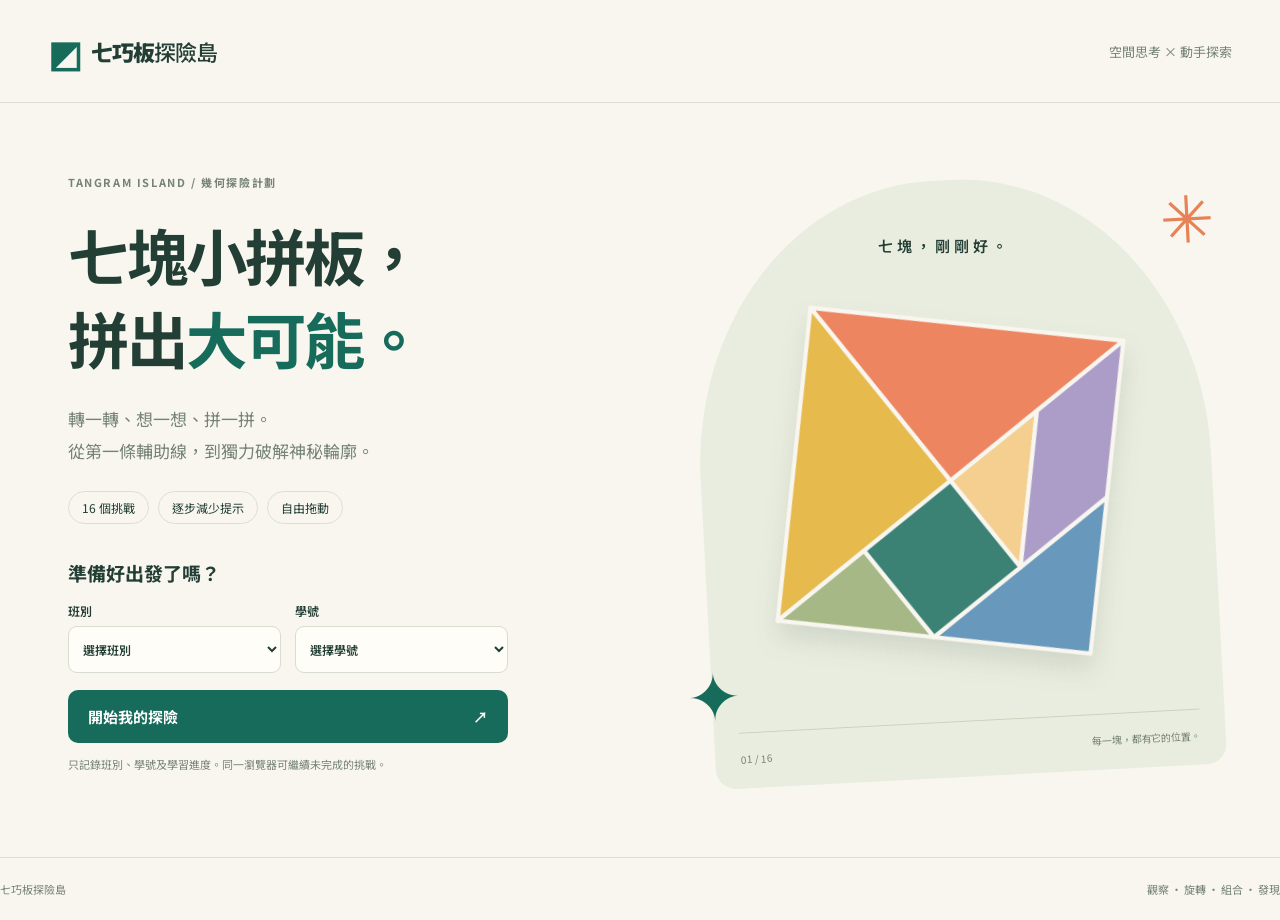
==== index.html @ 0cdc8f10 "Publish 16-level tangram classroom game with Supabase progress" ====
<!DOCTYPE html><html lang="zh-Hant"><head><meta charset="UTF-8"><meta name="viewport" content="width=device-width,initial-scale=1"><meta name="theme-color" content="#176b5b"><title>七巧板探險島 · 16 關空間挑戰</title><meta name="description" content="從彩色分割線到神秘輪廓，16 關循序漸進的七巧板挑戰。"><link rel="stylesheet" href="style.css"></head><body>
<header><a class="brand" href="./"><span class="logo">◩</span><span>七巧板<span class="brand-light">探險島</span></span></a><div class="header-right"><span class="student" id="studentTag">空間思考 × 動手探索</span><button id="switchStudent" class="text-btn" hidden>更換學生</button></div></header>
<main><section id="welcome" class="welcome"><div class="welcome-copy"><span class="eyebrow">TANGRAM ISLAND / 幾何探險計劃</span><h1>七塊小拼板，<br>拼出<span>大可能。</span></h1><p>轉一轉、想一想、拼一拼。<br>從第一條輔助線，到獨力破解神秘輪廓。</p><div class="hero-pills"><span>16 個挑戰</span><span>逐步減少提示</span><span>自由拖動</span></div><form id="loginForm" class="login"><h2>準備好出發了嗎？</h2><div class="form-row"><label>班別<select id="classSelect" required><option value="">選擇班別</option><option>4A</option><option>4B</option><option>4C</option></select></label><label>學號<select id="numberSelect" required><option value="">選擇學號</option></select></label></div><button type="submit" class="primary" id="startBtn">開始我的探險 <span>↗</span></button><small>只記錄班別、學號及學習進度。同一瀏覽器可繼續未完成的挑戰。</small><p id="loginStatus" role="status"></p></form></div><div class="hero-art"><span class="art-label">七塊，剛剛好。</span><svg viewBox="0 0 440 440" aria-label="由七塊彩色七巧板拼成的正方形"><g transform="translate(64 64) rotate(9 150 150)"><polygon points="0,0 300,0 150,150" fill="#ee8561"/><polygon points="0,0 150,150 0,300" fill="#e6ba4d"/><polygon points="300,150 300,300 150,300" fill="#6899bd"/><polygon points="150,150 225,75 225,225" fill="#f4cf8f"/><polygon points="0,300 75,225 150,300" fill="#a7b887"/><polygon points="75,225 150,150 225,225 150,300" fill="#3b8274"/><polygon points="225,75 300,0 300,150 225,225" fill="#ac9cc8"/></g></svg><div class="art-caption"><span>01 / 16</span><span>每一塊，都有它的位置。</span></div><span class="spark s1">✳</span><span class="spark s2">✦</span></div></section>
<section id="app" hidden><div class="intro-row"><div><span class="eyebrow">YOUR EXPLORATION / 我的探險</span><h1 class="app-title">一步一步，拼出新發現。</h1></div><div class="progress-total"><b id="completeCount">0</b><span>/ 16 關完成</span></div></div><div class="journey"><div class="journey-head"><span>探險地圖</span><span id="stageLabel">啟程 · 彩色引導</span></div><nav id="levelNav" aria-label="選擇關卡"></nav><div class="journey-legend"><span>01–03 彩色引導</span><span>04–06 線條探索</span><span>07–10 獨立思考</span><span>11–16 輪廓挑戰</span></div></div>
<div class="game-grid"><section class="puzzle-card"><div class="puzzle-heading"><div><span class="eyebrow" id="levelNumber">LEVEL 01</span><h2 id="levelName"></h2></div><span class="mode-badge" id="modeBadge"></span></div><div class="board-wrap"><svg id="board" viewBox="0 0 900 680" tabindex="0" role="application" aria-label="七巧板拼砌區。選取拼板後可以拖動；方向鍵移動，R 旋轉，F 翻面。"><defs><pattern id="dots" width="24" height="24" patternUnits="userSpaceOnUse"><circle cx="1" cy="1" r="1" fill="#dbe3d9"/></pattern><filter id="shadow"><feDropShadow dx="0" dy="4" stdDeviation="3" flood-opacity=".12"/></filter></defs><rect width="900" height="680" fill="url(#dots)"/><rect x="637" y="20" width="243" height="640" rx="20" fill="#eeeae0"/><text x="660" y="50" class="svg-label">我的拼板</text><text x="40" y="50" class="svg-label">在輪廓上拼砌</text><g id="target"></g><g id="pieces"></g></svg><button id="expandBtn" class="expand-btn" aria-label="放大拼砌區">⛶ 放大</button></div><div class="board-note" id="boardNote">拖到輪廓附近會自動吸附；拼板仍可自由移動。</div><div class="controls"><span id="selectedLabel">先選取一塊拼板</span><div><button id="rotateLeft" title="向左旋轉 45 度" disabled>↶ <span>45°</span></button><button id="rotateRight" title="向右旋轉 45 度" disabled>↷ <span>45°</span></button><button id="flipBtn" disabled>⇋ 翻面</button></div></div></section>
<aside><section class="guide-card"><span class="eyebrow">LITTLE STEPS, BIG IDEAS</span><h2>今天的拼砌任務</h2><ol><li><b>先觀察</b><span id="observeTip">看看圖案的輪廓。</span></li><li><b>再嘗試</b><span>拖動拼板；選取後可旋轉 45°，平行四邊形也能翻面。</span></li><li><b>拼完整</b><span>用齊七塊，不重疊、不留空隙。完成後會自動檢查。</span></li></ol><button id="hintBtn" class="hint-button">✧ 給我一點提示</button><p class="hint-text" id="hintText" aria-live="polite">慢慢來，先找最大的兩塊三角形。</p><div class="feedback" id="feedback" role="status"></div></section><section class="stats-card"><h3>我的探索紀錄</h3><div class="stats"><div><b id="timeStat">00:00</b><span>探索時間</span></div><div><b id="moveStat">0</b><span>移動次數</span></div><div><b id="hintStat">0</b><span>提示次數</span></div></div><div class="save-status" id="saveStatus" aria-live="polite">正在連接紀錄…</div><button id="retrySave" class="text-btn" hidden>重新同步</button></section><div class="secondary-actions"><button id="resetBtn">↺ 重新排列</button><button id="helpBtn">操作說明</button></div><p class="gentle">每一次轉動，都是一次新想法。<br>這裡不需要鬥快。</p></aside></div></section></main>
<footer><span>七巧板探險島</span><span>觀察 · 旋轉 · 組合 · 發現</span></footer>
<dialog id="winDialog"><div class="win-icon">✦</div><span class="eyebrow">PIECE BY PIECE</span><h2>你拼出來了！</h2><p id="winText"></p><div id="winStats"></div><button class="primary" id="nextBtn">前往下一關 ↗</button><button class="text-btn" id="stayBtn">再欣賞一下我的作品</button></dialog><dialog id="helpDialog"><h2>小小操作指南</h2><p>① 用手指或滑鼠拖動七巧板。<br>② 點選一塊，再按 ↶／↷ 旋轉。<br>③ 按「翻面」改變拼板方向。<br>④ 七塊完整覆蓋輪廓，就能過關！</p><p>鍵盤：Tab 選拼板，方向鍵微調（Shift 加快），R 旋轉，F 翻面。</p><p>手機建議橫放，再按「放大」。第 15–16 關只有單色輪廓，沒有分割線或顏色提示。</p><button class="primary" id="closeHelp">我明白了</button></dialog>
<script src="levels.js"></script><script src="app.js"></script></body></html>
---- style.css ----
@import url('https://fonts.googleapis.com/css2?family=Noto+Sans+TC:wght@400;500;600;700;800;900&display=swap');
:root{--ink:#223e35;--teal:#176b5b;--paper:#f8f6ef;--orange:#e78257;--muted:#758276;--line:#dedfd3}*{box-sizing:border-box}body{margin:0;background:var(--paper);color:var(--ink);font-family:'Noto Sans TC',sans-serif;font-size:15px}button,select{font:inherit}button{cursor:pointer;transition:background .15s,transform .15s}button:active{transform:translateY(1px)}button:disabled{opacity:.4;cursor:default}button:focus-visible,a:focus-visible,select:focus-visible{outline:3px solid var(--orange);outline-offset:3px}[hidden]{display:none!important}header{max-width:1500px;margin:auto;padding:25px 48px;display:flex;justify-content:space-between;align-items:center;border-bottom:1px solid var(--line)}.brand{text-decoration:none;color:var(--ink);display:flex;align-items:center;gap:10px;font-weight:900;font-size:22px;letter-spacing:-1px}.brand-light{font-weight:500}.logo{font-size:36px;color:var(--teal)}.header-right{display:flex;align-items:center;gap:14px}.student{font-size:13px;color:var(--muted)}.text-btn{background:transparent;border:0;color:var(--teal);padding:8px;font-weight:600}main{max-width:1440px;margin:auto;padding:42px 48px 55px}.eyebrow{font-size:11px;letter-spacing:1.6px;font-weight:700;color:var(--muted)}.welcome{display:grid;grid-template-columns:1.1fr 1fr;gap:70px;align-items:center;padding:25px 20px 15px}.welcome h1{font-size:clamp(40px,4.8vw,70px);line-height:1.35;letter-spacing:-2px;margin:23px 0}.welcome h1 span{color:var(--teal)}.welcome-copy>p{color:var(--muted);line-height:1.9;font-size:17px}.hero-pills{display:flex;gap:9px;margin:24px 0}.hero-pills span{border:1px solid var(--line);border-radius:24px;padding:7px 13px;font-size:12px}.login{max-width:440px;margin-top:35px}.login h2{font-size:19px}.form-row{display:flex;gap:14px;margin-bottom:17px}label{flex:1;font-size:12px;font-weight:600}select{display:block;width:100%;border:1px solid #d8ddcf;border-radius:9px;background:#fffdf7;padding:13px 10px;margin-top:7px;color:var(--ink)}.primary{display:flex;align-items:center;justify-content:space-between;border:0;width:100%;border-radius:10px;background:var(--teal);color:white;font-weight:700;padding:16px 20px}.primary:hover{background:#145b4e}small{display:block;font-size:11px;line-height:1.8;color:var(--muted);margin-top:12px}.hero-art{position:relative;background:#e9eddf;border-radius:48% 48% 20px 20px;padding:55px 25px 22px;transform:rotate(-3deg)}.hero-art svg{width:100%;filter:drop-shadow(0 15px 12px #243c3520)}.hero-art polygon{stroke:#f8f6ef;stroke-width:4;stroke-linejoin:round}.art-label{display:block;text-align:center;font-size:15px;font-weight:600;letter-spacing:4px;transform:rotate(3deg)}.art-caption{display:flex;justify-content:space-between;font-size:10px;color:var(--muted);border-top:1px solid #cbd3bf;padding-top:18px}.spark{position:absolute;color:var(--orange);font-size:65px}.s1{right:-15px;top:0}.s2{left:-25px;bottom:50px;color:var(--teal)}.intro-row{display:flex;justify-content:space-between;align-items:center;margin-bottom:26px}.app-title{font-size:29px;margin:9px 0 0;font-weight:800}.progress-total b{font-size:40px;color:var(--teal);margin-right:8px}.progress-total span{color:var(--muted);font-size:12px}.journey{border:1px solid var(--line);border-radius:16px;padding:17px 22px;background:#fffdf8;margin-bottom:26px}.journey-head{display:flex;justify-content:space-between;font-size:12px;font-weight:700;margin-bottom:14px}.journey-head span:last-child{color:var(--teal)}#levelNav{display:flex;gap:9px;overflow:auto;padding:3px 2px 8px}#levelNav button{flex:1;min-width:35px;max-width:60px;height:38px;border:1px solid var(--line);border-radius:9px;background:transparent;color:var(--muted);font-weight:700;font-size:12px}#levelNav button.active{background:var(--teal);border-color:var(--teal);color:white}#levelNav button.done{background:#e8efdd;color:var(--teal)}#levelNav button:disabled{opacity:.45}#levelNav button:nth-child(3),#levelNav button:nth-child(6),#levelNav button:nth-child(10){margin-right:13px}.journey-legend{display:flex;justify-content:space-between;color:var(--muted);font-size:10px;margin-top:4px}.game-grid{display:grid;grid-template-columns:minmax(0,1fr) 285px;gap:24px}.puzzle-card{border:1px solid var(--line);border-radius:18px;overflow:hidden;background:#fffdf8}.puzzle-heading{padding:22px 26px;display:flex;justify-content:space-between;align-items:center}.puzzle-heading h2{font-size:24px;margin:5px 0 0}.mode-badge{color:var(--teal);background:#eaf0e2;padding:7px 12px;border-radius:30px;font-size:11px}.board-wrap{position:relative;background:#f6f7ef}.board-wrap:fullscreen{background:var(--paper);display:flex;align-items:center;justify-content:center}.board-wrap:fullscreen #board{height:100vh;width:auto;max-width:100vw}.board-wrap:fullscreen .expand-btn{position:fixed;top:10px;right:10px}.board-wrap:fullscreen .float-controls{position:fixed;bottom:10px}#board{display:block;width:100%;touch-action:none;outline:none;user-select:none}.svg-label{font-size:14px;fill:#7d897e;font-family:inherit;letter-spacing:1px}.piece{cursor:grab;outline:none;stroke-linejoin:round;stroke-width:2.5;stroke:#fff9;filter:url(#shadow)}.piece.selected{stroke:#223e35;stroke-width:4;stroke-dasharray:7 4}.piece:focus-visible{stroke:#111;stroke-width:5}.piece.dragging{cursor:grabbing;filter:url(#shadow)}.expand-btn{position:absolute;right:15px;bottom:12px;border:1px solid var(--line);border-radius:8px;background:#fffdf7e8;color:var(--teal);font-size:11px;padding:8px 12px}.board-note{padding:11px 24px;font-size:11px;color:var(--muted);border-top:1px solid var(--line)}.controls{border-top:1px solid var(--line);display:flex;justify-content:space-between;align-items:center;padding:14px 22px;gap:8px}.controls>span{font-size:12px;color:var(--muted)}.controls>div{display:flex;gap:8px}.controls button{border:1px solid var(--line);border-radius:8px;padding:9px 12px;background:#f7f6ee;color:var(--ink);font-size:14px}.controls button span{font-size:11px}.guide-card{background:#e9efdf;border-radius:16px;padding:25px 23px}.guide-card h2{font-size:20px;margin:10px 0 22px}.guide-card ol{padding:0;list-style:none;counter-reset:steps}.guide-card li{counter-increment:steps;position:relative;padding-left:35px;margin:0 0 23px}.guide-card li:before{content:counter(steps,decimal-leading-zero);position:absolute;left:0;top:2px;font-size:11px;color:var(--teal);font-weight:800}.guide-card b{display:block;font-size:14px;margin-bottom:5px}.guide-card li span{font-size:12px;color:#6a796c;line-height:1.8;display:block}.hint-button{width:100%;border:1px solid #c4d0b6;border-radius:9px;background:#f9faf3;padding:12px;color:var(--teal);font-weight:600;font-size:12px}.hint-text{font-size:12px;line-height:1.9;color:#6c796b;min-height:45px}.feedback{font-size:12px;line-height:1.8;color:var(--teal);font-weight:600}.stats-card{margin-top:20px;border:1px solid var(--line);border-radius:16px;padding:20px}.stats-card h3{font-size:13px;margin:0 0 20px}.stats{display:flex;justify-content:space-between}.stats>div{display:flex;flex-direction:column;gap:7px}.stats b{font-size:20px;font-weight:600}.stats span{font-size:10px;color:var(--muted)}.save-status{border-top:1px solid var(--line);padding-top:14px;margin-top:20px;font-size:10px;color:var(--muted)}.save-status.error{color:#a05f35}.secondary-actions{display:flex;gap:10px;margin-top:16px}.secondary-actions button{flex:1;background:none;border:1px solid var(--line);color:var(--muted);border-radius:8px;padding:10px 0;font-size:11px}.gentle{font-size:11px;line-height:1.9;text-align:center;color:#899382;margin-top:23px}footer{max-width:1344px;margin:auto;border-top:1px solid var(--line);padding:23px 0;display:flex;justify-content:space-between;font-size:11px;color:var(--muted)}dialog{border:0;border-radius:22px;background:#fffdf7;color:var(--ink);padding:38px;max-width:430px;width:calc(100% - 32px);box-shadow:0 20px 80px #153d3533}dialog::backdrop{background:#1e3d3566;backdrop-filter:blur(5px)}#winDialog{text-align:center}dialog h2{font-size:28px}dialog p{font-size:14px;line-height:1.9;color:var(--muted)}.win-icon{font-size:60px;color:var(--orange);margin-bottom:12px}#winStats{padding:18px 0;font-size:12px;color:var(--teal)}#stayBtn{margin-top:13px}#loginStatus{font-size:12px;color:var(--teal)}@media(min-width:1450px){main{padding-top:50px}.board-wrap{max-height:650px}#board{max-height:650px}}@media(max-width:1050px){header{padding:18px 24px}main{padding:28px 24px}.game-grid{grid-template-columns:minmax(0,1fr) 245px;gap:16px}.guide-card{padding:20px 18px}.welcome{gap:30px;padding:15px 0}.controls{flex-wrap:wrap}.controls>div{margin-left:auto}.app-title{font-size:24px}footer{margin:0 24px}}@media(max-width:760px){header{padding:14px 18px}.brand{font-size:18px}.logo{font-size:29px}.student{font-size:10px}.header-right{gap:5px}.header-right button{font-size:10px}main{padding:24px 14px 40px}.welcome{grid-template-columns:1fr;gap:28px;padding:0 12px}.welcome h1{font-size:43px;margin:18px 0}.welcome-copy>p{font-size:14px}.hero-art{max-width:370px;margin:5px auto 15px;grid-row:2;padding-top:35px}.login{margin-top:25px}.intro-row{gap:10px}.app-title{font-size:20px;line-height:1.6;max-width:230px}.progress-total{white-space:nowrap}.progress-total b{font-size:30px}.progress-total span{font-size:10px}.journey{padding:14px;margin-bottom:18px}.journey-legend{font-size:8px;gap:7px}#levelNav{gap:7px}.game-grid{grid-template-columns:1fr}.puzzle-heading{padding:18px}.puzzle-heading h2{font-size:21px}.mode-badge{font-size:10px}.controls{padding:13px}.controls>span{font-size:11px}.controls button{padding:10px 13px}.board-note{padding:10px 14px;font-size:10px}aside{display:grid;grid-template-columns:1fr 1fr;gap:12px}.guide-card{grid-row:span 3;padding:20px 17px}.guide-card h2{font-size:17px}.guide-card li{padding-left:27px;margin-bottom:15px}.stats-card{margin-top:0;padding:18px 14px}.stats{gap:8px;flex-wrap:wrap}.stats b{font-size:16px}.secondary-actions{flex-direction:column;margin-top:0}.gentle{margin:0}.eyebrow{font-size:9px}footer{margin:0 20px;font-size:10px}.guide-card li span{font-size:11px}}@media(prefers-reduced-motion:reduce){*{transition:none!important;animation:none!important}}
.float-controls{display:flex;gap:10px;background:#fffdf5e8;border:1px solid var(--line);padding:10px;border-radius:12px;z-index:3}.float-controls button{padding:12px 18px;border:1px solid var(--line);background:#fffdf7;border-radius:8px;color:var(--teal)}
.board-wrap.is-expanded{position:fixed;inset:0;z-index:30;width:100vw;height:100dvh;display:flex;align-items:center;justify-content:center;background:var(--paper)}.board-wrap.is-expanded #board{max-width:100vw;max-height:calc(100dvh - 85px);width:auto;height:auto}.board-wrap.is-expanded .expand-btn{position:absolute;top:12px;right:12px;bottom:auto}.board-wrap.is-expanded .float-controls{position:absolute;bottom:12px;left:50%;transform:translateX(-50%)}
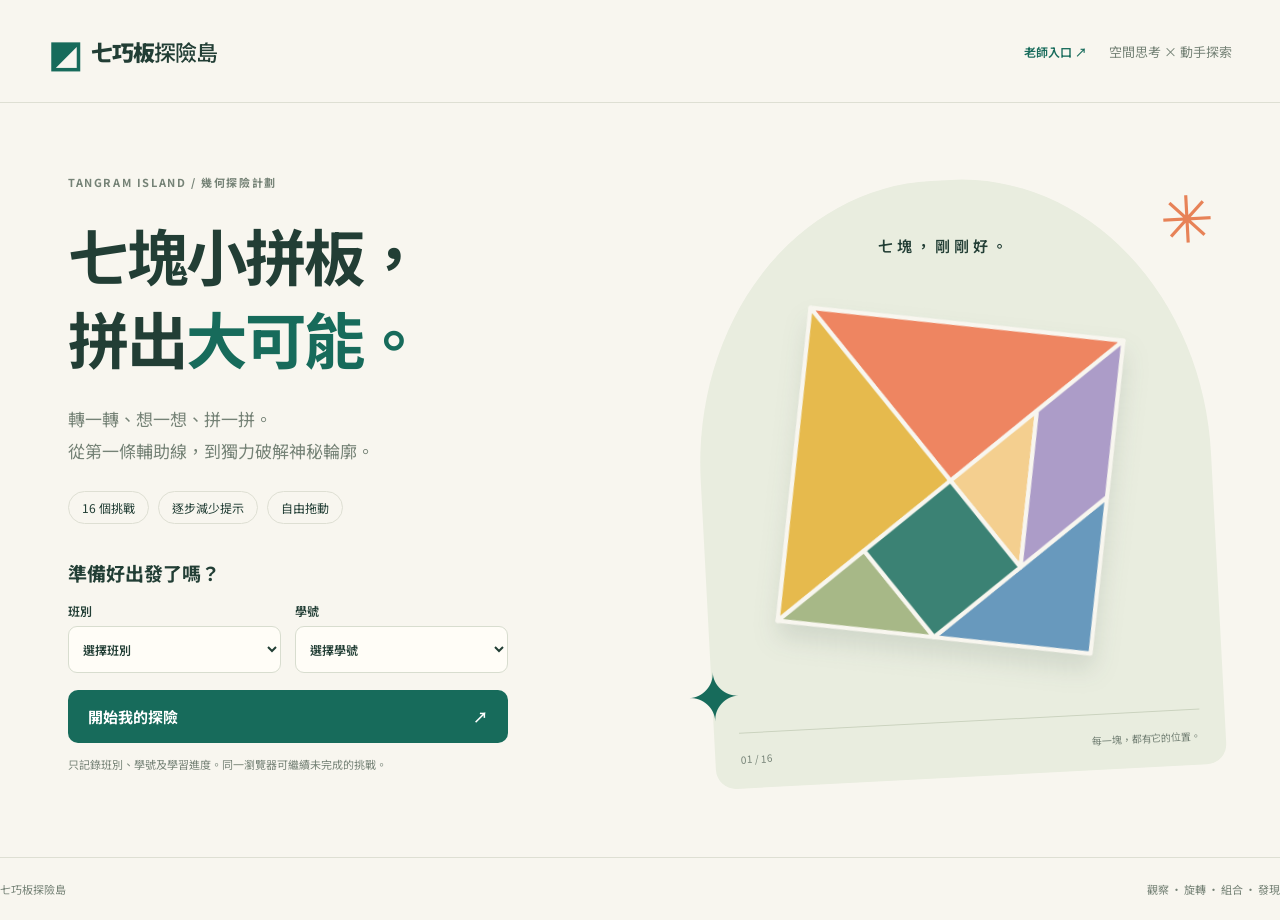
==== commit 6889c8d1: "Add password-protected teacher progress dashboard with class and student filters" ====
--- a/index.html
+++ b/index.html
@@ -1,5 +1,5 @@
 <!DOCTYPE html><html lang="zh-Hant"><head><meta charset="UTF-8"><meta name="viewport" content="width=device-width,initial-scale=1"><meta name="theme-color" content="#176b5b"><title>七巧板探險島 · 16 關空間挑戰</title><meta name="description" content="從彩色分割線到神秘輪廓，16 關循序漸進的七巧板挑戰。"><link rel="stylesheet" href="style.css"></head><body>
-<header><a class="brand" href="./"><span class="logo">◩</span><span>七巧板<span class="brand-light">探險島</span></span></a><div class="header-right"><span class="student" id="studentTag">空間思考 × 動手探索</span><button id="switchStudent" class="text-btn" hidden>更換學生</button></div></header>
+<header><a class="brand" href="./"><span class="logo">◩</span><span>七巧板<span class="brand-light">探險島</span></span></a><div class="header-right"><a class="text-btn teacher-entry" href="teacher/">老師入口 ↗</a><span class="student" id="studentTag">空間思考 × 動手探索</span><button id="switchStudent" class="text-btn" hidden>更換學生</button></div></header>
 <main><section id="welcome" class="welcome"><div class="welcome-copy"><span class="eyebrow">TANGRAM ISLAND / 幾何探險計劃</span><h1>七塊小拼板，<br>拼出<span>大可能。</span></h1><p>轉一轉、想一想、拼一拼。<br>從第一條輔助線，到獨力破解神秘輪廓。</p><div class="hero-pills"><span>16 個挑戰</span><span>逐步減少提示</span><span>自由拖動</span></div><form id="loginForm" class="login"><h2>準備好出發了嗎？</h2><div class="form-row"><label>班別<select id="classSelect" required><option value="">選擇班別</option><option>4A</option><option>4B</option><option>4C</option></select></label><label>學號<select id="numberSelect" required><option value="">選擇學號</option></select></label></div><button type="submit" class="primary" id="startBtn">開始我的探險 <span>↗</span></button><small>只記錄班別、學號及學習進度。同一瀏覽器可繼續未完成的挑戰。</small><p id="loginStatus" role="status"></p></form></div><div class="hero-art"><span class="art-label">七塊，剛剛好。</span><svg viewBox="0 0 440 440" aria-label="由七塊彩色七巧板拼成的正方形"><g transform="translate(64 64) rotate(9 150 150)"><polygon points="0,0 300,0 150,150" fill="#ee8561"/><polygon points="0,0 150,150 0,300" fill="#e6ba4d"/><polygon points="300,150 300,300 150,300" fill="#6899bd"/><polygon points="150,150 225,75 225,225" fill="#f4cf8f"/><polygon points="0,300 75,225 150,300" fill="#a7b887"/><polygon points="75,225 150,150 225,225 150,300" fill="#3b8274"/><polygon points="225,75 300,0 300,150 225,225" fill="#ac9cc8"/></g></svg><div class="art-caption"><span>01 / 16</span><span>每一塊，都有它的位置。</span></div><span class="spark s1">✳</span><span class="spark s2">✦</span></div></section>
 <section id="app" hidden><div class="intro-row"><div><span class="eyebrow">YOUR EXPLORATION / 我的探險</span><h1 class="app-title">一步一步，拼出新發現。</h1></div><div class="progress-total"><b id="completeCount">0</b><span>/ 16 關完成</span></div></div><div class="journey"><div class="journey-head"><span>探險地圖</span><span id="stageLabel">啟程 · 彩色引導</span></div><nav id="levelNav" aria-label="選擇關卡"></nav><div class="journey-legend"><span>01–03 彩色引導</span><span>04–06 線條探索</span><span>07–10 獨立思考</span><span>11–16 輪廓挑戰</span></div></div>
 <div class="game-grid"><section class="puzzle-card"><div class="puzzle-heading"><div><span class="eyebrow" id="levelNumber">LEVEL 01</span><h2 id="levelName"></h2></div><span class="mode-badge" id="modeBadge"></span></div><div class="board-wrap"><svg id="board" viewBox="0 0 900 680" tabindex="0" role="application" aria-label="七巧板拼砌區。選取拼板後可以拖動；方向鍵移動，R 旋轉，F 翻面。"><defs><pattern id="dots" width="24" height="24" patternUnits="userSpaceOnUse"><circle cx="1" cy="1" r="1" fill="#dbe3d9"/></pattern><filter id="shadow"><feDropShadow dx="0" dy="4" stdDeviation="3" flood-opacity=".12"/></filter></defs><rect width="900" height="680" fill="url(#dots)"/><rect x="637" y="20" width="243" height="640" rx="20" fill="#eeeae0"/><text x="660" y="50" class="svg-label">我的拼板</text><text x="40" y="50" class="svg-label">在輪廓上拼砌</text><g id="target"></g><g id="pieces"></g></svg><button id="expandBtn" class="expand-btn" aria-label="放大拼砌區">⛶ 放大</button></div><div class="board-note" id="boardNote">拖到輪廓附近會自動吸附；拼板仍可自由移動。</div><div class="controls"><span id="selectedLabel">先選取一塊拼板</span><div><button id="rotateLeft" title="向左旋轉 45 度" disabled>↶ <span>45°</span></button><button id="rotateRight" title="向右旋轉 45 度" disabled>↷ <span>45°</span></button><button id="flipBtn" disabled>⇋ 翻面</button></div></div></section>
--- a/style.css
+++ b/style.css
@@ -2,3 +2,5 @@
 :root{--ink:#223e35;--teal:#176b5b;--paper:#f8f6ef;--orange:#e78257;--muted:#758276;--line:#dedfd3}*{box-sizing:border-box}body{margin:0;background:var(--paper);color:var(--ink);font-family:'Noto Sans TC',sans-serif;font-size:15px}button,select{font:inherit}button{cursor:pointer;transition:background .15s,transform .15s}button:active{transform:translateY(1px)}button:disabled{opacity:.4;cursor:default}button:focus-visible,a:focus-visible,select:focus-visible{outline:3px solid var(--orange);outline-offset:3px}[hidden]{display:none!important}header{max-width:1500px;margin:auto;padding:25px 48px;display:flex;justify-content:space-between;align-items:center;border-bottom:1px solid var(--line)}.brand{text-decoration:none;color:var(--ink);display:flex;align-items:center;gap:10px;font-weight:900;font-size:22px;letter-spacing:-1px}.brand-light{font-weight:500}.logo{font-size:36px;color:var(--teal)}.header-right{display:flex;align-items:center;gap:14px}.student{font-size:13px;color:var(--muted)}.text-btn{background:transparent;border:0;color:var(--teal);padding:8px;font-weight:600}main{max-width:1440px;margin:auto;padding:42px 48px 55px}.eyebrow{font-size:11px;letter-spacing:1.6px;font-weight:700;color:var(--muted)}.welcome{display:grid;grid-template-columns:1.1fr 1fr;gap:70px;align-items:center;padding:25px 20px 15px}.welcome h1{font-size:clamp(40px,4.8vw,70px);line-height:1.35;letter-spacing:-2px;margin:23px 0}.welcome h1 span{color:var(--teal)}.welcome-copy>p{color:var(--muted);line-height:1.9;font-size:17px}.hero-pills{display:flex;gap:9px;margin:24px 0}.hero-pills span{border:1px solid var(--line);border-radius:24px;padding:7px 13px;font-size:12px}.login{max-width:440px;margin-top:35px}.login h2{font-size:19px}.form-row{display:flex;gap:14px;margin-bottom:17px}label{flex:1;font-size:12px;font-weight:600}select{display:block;width:100%;border:1px solid #d8ddcf;border-radius:9px;background:#fffdf7;padding:13px 10px;margin-top:7px;color:var(--ink)}.primary{display:flex;align-items:center;justify-content:space-between;border:0;width:100%;border-radius:10px;background:var(--teal);color:white;font-weight:700;padding:16px 20px}.primary:hover{background:#145b4e}small{display:block;font-size:11px;line-height:1.8;color:var(--muted);margin-top:12px}.hero-art{position:relative;background:#e9eddf;border-radius:48% 48% 20px 20px;padding:55px 25px 22px;transform:rotate(-3deg)}.hero-art svg{width:100%;filter:drop-shadow(0 15px 12px #243c3520)}.hero-art polygon{stroke:#f8f6ef;stroke-width:4;stroke-linejoin:round}.art-label{display:block;text-align:center;font-size:15px;font-weight:600;letter-spacing:4px;transform:rotate(3deg)}.art-caption{display:flex;justify-content:space-between;font-size:10px;color:var(--muted);border-top:1px solid #cbd3bf;padding-top:18px}.spark{position:absolute;color:var(--orange);font-size:65px}.s1{right:-15px;top:0}.s2{left:-25px;bottom:50px;color:var(--teal)}.intro-row{display:flex;justify-content:space-between;align-items:center;margin-bottom:26px}.app-title{font-size:29px;margin:9px 0 0;font-weight:800}.progress-total b{font-size:40px;color:var(--teal);margin-right:8px}.progress-total span{color:var(--muted);font-size:12px}.journey{border:1px solid var(--line);border-radius:16px;padding:17px 22px;background:#fffdf8;margin-bottom:26px}.journey-head{display:flex;justify-content:space-between;font-size:12px;font-weight:700;margin-bottom:14px}.journey-head span:last-child{color:var(--teal)}#levelNav{display:flex;gap:9px;overflow:auto;padding:3px 2px 8px}#levelNav button{flex:1;min-width:35px;max-width:60px;height:38px;border:1px solid var(--line);border-radius:9px;background:transparent;color:var(--muted);font-weight:700;font-size:12px}#levelNav button.active{background:var(--teal);border-color:var(--teal);color:white}#levelNav button.done{background:#e8efdd;color:var(--teal)}#levelNav button:disabled{opacity:.45}#levelNav button:nth-child(3),#levelNav button:nth-child(6),#levelNav button:nth-child(10){margin-right:13px}.journey-legend{display:flex;justify-content:space-between;color:var(--muted);font-size:10px;margin-top:4px}.game-grid{display:grid;grid-template-columns:minmax(0,1fr) 285px;gap:24px}.puzzle-card{border:1px solid var(--line);border-radius:18px;overflow:hidden;background:#fffdf8}.puzzle-heading{padding:22px 26px;display:flex;justify-content:space-between;align-items:center}.puzzle-heading h2{font-size:24px;margin:5px 0 0}.mode-badge{color:var(--teal);background:#eaf0e2;padding:7px 12px;border-radius:30px;font-size:11px}.board-wrap{position:relative;background:#f6f7ef}.board-wrap:fullscreen{background:var(--paper);display:flex;align-items:center;justify-content:center}.board-wrap:fullscreen #board{height:100vh;width:auto;max-width:100vw}.board-wrap:fullscreen .expand-btn{position:fixed;top:10px;right:10px}.board-wrap:fullscreen .float-controls{position:fixed;bottom:10px}#board{display:block;width:100%;touch-action:none;outline:none;user-select:none}.svg-label{font-size:14px;fill:#7d897e;font-family:inherit;letter-spacing:1px}.piece{cursor:grab;outline:none;stroke-linejoin:round;stroke-width:2.5;stroke:#fff9;filter:url(#shadow)}.piece.selected{stroke:#223e35;stroke-width:4;stroke-dasharray:7 4}.piece:focus-visible{stroke:#111;stroke-width:5}.piece.dragging{cursor:grabbing;filter:url(#shadow)}.expand-btn{position:absolute;right:15px;bottom:12px;border:1px solid var(--line);border-radius:8px;background:#fffdf7e8;color:var(--teal);font-size:11px;padding:8px 12px}.board-note{padding:11px 24px;font-size:11px;color:var(--muted);border-top:1px solid var(--line)}.controls{border-top:1px solid var(--line);display:flex;justify-content:space-between;align-items:center;padding:14px 22px;gap:8px}.controls>span{font-size:12px;color:var(--muted)}.controls>div{display:flex;gap:8px}.controls button{border:1px solid var(--line);border-radius:8px;padding:9px 12px;background:#f7f6ee;color:var(--ink);font-size:14px}.controls button span{font-size:11px}.guide-card{background:#e9efdf;border-radius:16px;padding:25px 23px}.guide-card h2{font-size:20px;margin:10px 0 22px}.guide-card ol{padding:0;list-style:none;counter-reset:steps}.guide-card li{counter-increment:steps;position:relative;padding-left:35px;margin:0 0 23px}.guide-card li:before{content:counter(steps,decimal-leading-zero);position:absolute;left:0;top:2px;font-size:11px;color:var(--teal);font-weight:800}.guide-card b{display:block;font-size:14px;margin-bottom:5px}.guide-card li span{font-size:12px;color:#6a796c;line-height:1.8;display:block}.hint-button{width:100%;border:1px solid #c4d0b6;border-radius:9px;background:#f9faf3;padding:12px;color:var(--teal);font-weight:600;font-size:12px}.hint-text{font-size:12px;line-height:1.9;color:#6c796b;min-height:45px}.feedback{font-size:12px;line-height:1.8;color:var(--teal);font-weight:600}.stats-card{margin-top:20px;border:1px solid var(--line);border-radius:16px;padding:20px}.stats-card h3{font-size:13px;margin:0 0 20px}.stats{display:flex;justify-content:space-between}.stats>div{display:flex;flex-direction:column;gap:7px}.stats b{font-size:20px;font-weight:600}.stats span{font-size:10px;color:var(--muted)}.save-status{border-top:1px solid var(--line);padding-top:14px;margin-top:20px;font-size:10px;color:var(--muted)}.save-status.error{color:#a05f35}.secondary-actions{display:flex;gap:10px;margin-top:16px}.secondary-actions button{flex:1;background:none;border:1px solid var(--line);color:var(--muted);border-radius:8px;padding:10px 0;font-size:11px}.gentle{font-size:11px;line-height:1.9;text-align:center;color:#899382;margin-top:23px}footer{max-width:1344px;margin:auto;border-top:1px solid var(--line);padding:23px 0;display:flex;justify-content:space-between;font-size:11px;color:var(--muted)}dialog{border:0;border-radius:22px;background:#fffdf7;color:var(--ink);padding:38px;max-width:430px;width:calc(100% - 32px);box-shadow:0 20px 80px #153d3533}dialog::backdrop{background:#1e3d3566;backdrop-filter:blur(5px)}#winDialog{text-align:center}dialog h2{font-size:28px}dialog p{font-size:14px;line-height:1.9;color:var(--muted)}.win-icon{font-size:60px;color:var(--orange);margin-bottom:12px}#winStats{padding:18px 0;font-size:12px;color:var(--teal)}#stayBtn{margin-top:13px}#loginStatus{font-size:12px;color:var(--teal)}@media(min-width:1450px){main{padding-top:50px}.board-wrap{max-height:650px}#board{max-height:650px}}@media(max-width:1050px){header{padding:18px 24px}main{padding:28px 24px}.game-grid{grid-template-columns:minmax(0,1fr) 245px;gap:16px}.guide-card{padding:20px 18px}.welcome{gap:30px;padding:15px 0}.controls{flex-wrap:wrap}.controls>div{margin-left:auto}.app-title{font-size:24px}footer{margin:0 24px}}@media(max-width:760px){header{padding:14px 18px}.brand{font-size:18px}.logo{font-size:29px}.student{font-size:10px}.header-right{gap:5px}.header-right button{font-size:10px}main{padding:24px 14px 40px}.welcome{grid-template-columns:1fr;gap:28px;padding:0 12px}.welcome h1{font-size:43px;margin:18px 0}.welcome-copy>p{font-size:14px}.hero-art{max-width:370px;margin:5px auto 15px;grid-row:2;padding-top:35px}.login{margin-top:25px}.intro-row{gap:10px}.app-title{font-size:20px;line-height:1.6;max-width:230px}.progress-total{white-space:nowrap}.progress-total b{font-size:30px}.progress-total span{font-size:10px}.journey{padding:14px;margin-bottom:18px}.journey-legend{font-size:8px;gap:7px}#levelNav{gap:7px}.game-grid{grid-template-columns:1fr}.puzzle-heading{padding:18px}.puzzle-heading h2{font-size:21px}.mode-badge{font-size:10px}.controls{padding:13px}.controls>span{font-size:11px}.controls button{padding:10px 13px}.board-note{padding:10px 14px;font-size:10px}aside{display:grid;grid-template-columns:1fr 1fr;gap:12px}.guide-card{grid-row:span 3;padding:20px 17px}.guide-card h2{font-size:17px}.guide-card li{padding-left:27px;margin-bottom:15px}.stats-card{margin-top:0;padding:18px 14px}.stats{gap:8px;flex-wrap:wrap}.stats b{font-size:16px}.secondary-actions{flex-direction:column;margin-top:0}.gentle{margin:0}.eyebrow{font-size:9px}footer{margin:0 20px;font-size:10px}.guide-card li span{font-size:11px}}@media(prefers-reduced-motion:reduce){*{transition:none!important;animation:none!important}}
 .float-controls{display:flex;gap:10px;background:#fffdf5e8;border:1px solid var(--line);padding:10px;border-radius:12px;z-index:3}.float-controls button{padding:12px 18px;border:1px solid var(--line);background:#fffdf7;border-radius:8px;color:var(--teal)}
 .board-wrap.is-expanded{position:fixed;inset:0;z-index:30;width:100vw;height:100dvh;display:flex;align-items:center;justify-content:center;background:var(--paper)}.board-wrap.is-expanded #board{max-width:100vw;max-height:calc(100dvh - 85px);width:auto;height:auto}.board-wrap.is-expanded .expand-btn{position:absolute;top:12px;right:12px;bottom:auto}.board-wrap.is-expanded .float-controls{position:absolute;bottom:12px;left:50%;transform:translateX(-50%)}
+
+.teacher-entry{text-decoration:none;font-size:12px;white-space:nowrap}@media(max-width:760px){.teacher-entry{font-size:10px}}
